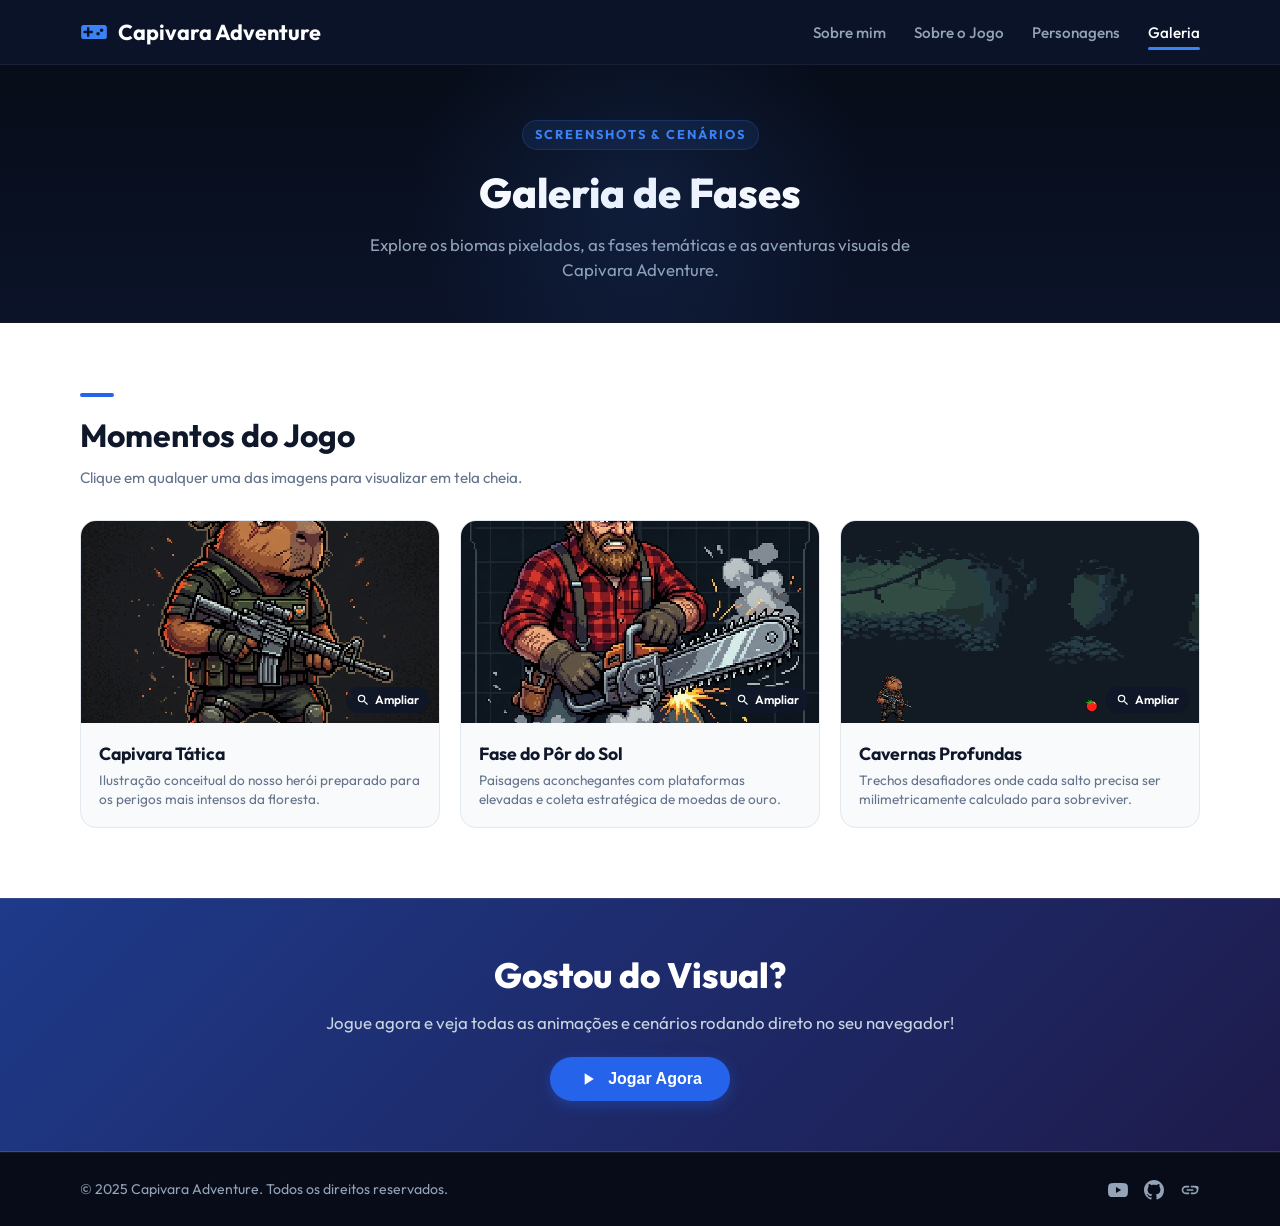
==== galeria.html @ 872c0466 "Atualiza versão do site do jogo Co-authored-by: Copilot <223556219+Copilot@users.noreply.github.com>" ====
<!DOCTYPE html>
<html lang="pt-BR">
<head>
  <meta charset="UTF-8">
  <meta name="viewport" content="width=device-width, initial-scale=1.0">
  <title>Galeria de Imagens - Capivara Adventure</title>
  <meta name="description" content="Veja as capturas de tela, cenários e arte em pixel art do jogo Capivara Adventure.">
  <link rel="preconnect" href="https://fonts.googleapis.com">
  <link rel="preconnect" href="https://fonts.gstatic.com" crossorigin>
  <link href="https://fonts.googleapis.com/css2?family=Outfit:wght@400;500;600;700;800&display=swap" rel="stylesheet">
  <link rel="stylesheet" href="style.css">
</head>
<body>

  <!-- Header / Navbar -->
  <header class="navbar" id="topo">
    <div class="container nav-content">
      <a href="index.html" class="logo" id="logoLink">
        <svg class="logo-icon" viewBox="0 0 24 24" fill="currentColor">
          <path d="M21 6H3c-1.1 0-2 .9-2 2v8c0 1.1.9 2 2 2h18c1.1 0 2-.9 2-2V8c0-1.1-.9-2-2-2zm-10 7H8v3H6v-3H3v-2h3V8h2v3h3v2zm4.5 2c-.83 0-1.5-.67-1.5-1.5s.67-1.5 1.5-1.5 1.5.67 1.5 1.5-.67 1.5-1.5 1.5zm3-3c-.83 0-1.5-.67-1.5-1.5S17.67 9 18.5 9s1.5.67 1.5 1.5-.67 1.5-1.5 1.5z"/>
        </svg>
        <span>Capivara Adventure</span>
      </a>
      <nav aria-label="Navegação Principal">
        <ul class="nav-links">
          <li><a href="index.html" class="nav-link" id="navSobreMim">Sobre mim</a></li>
          <li><a href="sobre.html" class="nav-link" id="navSobre">Sobre o Jogo</a></li>
          <li><a href="personagens.html" class="nav-link" id="navPersonagens">Personagens</a></li>
          <li><a href="galeria.html" class="nav-link active" id="navGaleria">Galeria</a></li>
        </ul>
      </nav>
    </div>
  </header>

  <!-- Banner do Cabeçalho da Página -->
  <div class="page-header">
    <div class="container">
      <span class="kicker">SCREENSHOTS & CENÁRIOS</span>
      <h1 class="page-header-title">Galeria de Fases</h1>
      <p class="page-header-desc">Explore os biomas pixelados, as fases temáticas e as aventuras visuais de Capivara Adventure.</p>
    </div>
  </div>

  <!-- Conteúdo Principal da Galeria -->
  <main class="section section-light">
    <div class="container">
      <div class="dash-indicator"></div>
      <h2 class="section-title">Momentos do Jogo</h2>
      <p class="section-subtitle-light">Clique em qualquer uma das imagens para visualizar em tela cheia.</p>

      <div class="gallery-grid">
        <!-- Item 1: Capivara Tática -->
        <div class="gallery-card">
          <div class="gallery-thumb-wrap gallery-zoom-trigger" data-full="assets/capivara_tatica.png" data-caption="Capivara Tática: Pronta para a Missão">
            <img src="assets/capivara_tatica.png" alt="Capivara Tática em ação" class="gallery-img">
            <div class="gallery-overlay-badge">
              <svg viewBox="0 0 24 24" width="14" height="14" fill="currentColor">
                <path d="M15.5 14h-.79l-.28-.27A6.471 6.471 0 0 0 16 9.5 6.5 6.5 0 1 0 9.5 16c1.61 0 3.09-.59 4.23-1.57l.27.28v.79l5 4.99L20.49 19l-4.99-5zm-6 0C7.01 14 5 11.99 5 9.5S7.01 5 9.5 5 14 7.01 14 9.5 11.99 14 9.5 14z"/>
              </svg>
              Ampliar
            </div>
          </div>
          <div class="gallery-card-body">
            <h3>Capivara Tática</h3>
            <p>Ilustração conceitual do nosso herói preparado para os perigos mais intensos da floresta.</p>
          </div>
        </div>

        <!-- Item 2: Fase do Pôr do Sol -->
        <div class="gallery-card">
          <div class="gallery-thumb-wrap gallery-zoom-trigger" data-full="assets/ce8fdaa9-8aa1-4d5a-a9f3-c74450c4b2e8.jpeg" data-caption="Fase do Pôr do Sol: Colinas Douradas">
            <img src="assets/ce8fdaa9-8aa1-4d5a-a9f3-c74450c4b2e8.jpeg" alt="Fase do Pôr do Sol" class="gallery-img">
            <div class="gallery-overlay-badge">
              <svg viewBox="0 0 24 24" width="14" height="14" fill="currentColor">
                <path d="M15.5 14h-.79l-.28-.27A6.471 6.471 0 0 0 16 9.5 6.5 6.5 0 1 0 9.5 16c1.61 0 3.09-.59 4.23-1.57l.27.28v.79l5 4.99L20.49 19l-4.99-5zm-6 0C7.01 14 5 11.99 5 9.5S7.01 5 9.5 5 14 7.01 14 9.5 11.99 14 9.5 14z"/>
              </svg>
              Ampliar
            </div>
          </div>
          <div class="gallery-card-body">
            <h3>Fase do Pôr do Sol</h3>
            <p>Paisagens aconchegantes com plataformas elevadas e coleta estratégica de moedas de ouro.</p>
          </div>
        </div>

        <!-- Item 3: Caverna Noturna / Gameplay -->
        <div class="gallery-card">
          <div class="gallery-thumb-wrap gallery-zoom-trigger" data-full="assets/Captura de tela 2026-10-22 165554.png" data-caption="Cavernas Secretas: Gameplay em Alta Tensão">
            <img src="assets/Captura de tela 2026-10-22 165554.png" alt="Fase da Caverna Noturna" class="gallery-img">
            <div class="gallery-overlay-badge">
              <svg viewBox="0 0 24 24" width="14" height="14" fill="currentColor">
                <path d="M15.5 14h-.79l-.28-.27A6.471 6.471 0 0 0 16 9.5 6.5 6.5 0 1 0 9.5 16c1.61 0 3.09-.59 4.23-1.57l.27.28v.79l5 4.99L20.49 19l-4.99-5zm-6 0C7.01 14 5 11.99 5 9.5S7.01 5 9.5 5 14 7.01 14 9.5 11.99 14 9.5 14z"/>
              </svg>
              Ampliar
            </div>
          </div>
          <div class="gallery-card-body">
            <h3>Cavernas Profundas</h3>
            <p>Trechos desafiadores onde cada salto precisa ser milimetricamente calculado para sobreviver.</p>
          </div>
        </div>
      </div>
    </div>
  </main>

  <!-- Modal Lightbox para Ampliar Imagens -->
  <div class="lightbox-modal" id="lightboxModal" role="dialog" aria-modal="true" aria-label="Visualizador de Imagem">
    <button class="lightbox-close" id="lightboxClose" aria-label="Fechar visualização">&times;</button>
    <div class="lightbox-content">
      <img src="" alt="Imagem ampliada" class="lightbox-img" id="lightboxImg">
      <p class="lightbox-caption" id="lightboxCaption"></p>
    </div>
  </div>

  <!-- CTA Banner -->
  <section class="cta-section">
    <div class="container cta-content">
      <h2 class="cta-title">Gostou do Visual?</h2>
      <p class="cta-text">Jogue agora e veja todas as animações e cenários rodando direto no seu navegador!</p>
      <button class="btn-play" id="btnJogarGaleria" type="button" onclick="window.location.href='game/indexx.html'">
        <svg viewBox="0 0 24 24" fill="currentColor" width="20" height="20">
          <path d="M8 5v14l11-7z"/>
        </svg>
        Jogar Agora
      </button>
    </div>
  </section>

  <!-- Footer -->
  <footer class="footer">
    <div class="container footer-content">
      <p class="footer-copy">© 2025 Capivara Adventure. Todos os direitos reservados.</p>
      <div class="footer-socials">
        <a href="#" aria-label="YouTube">
          <svg viewBox="0 0 24 24" width="20" height="20" fill="currentColor">
            <path d="M23.498 6.186a3.016 3.016 0 0 0-2.122-2.136C19.505 3.545 12 3.545 12 3.545s-7.505 0-9.377.505A3.017 3.017 0 0 0 .502 6.186C0 8.07 0 12 0 12s0 3.93.502 5.814a3.016 3.016 0 0 0 2.122 2.136c1.871.505 9.376.505 9.376.505s7.505 0 9.377-.505a3.015 3.015 0 0 0 2.122-2.136C24 15.93 24 12 24 12s0-3.93-.502-5.814zM9.545 15.568V8.432L15.818 12l-6.273 3.568z"/>
          </svg>
        </a>
        <a href="#" aria-label="GitHub">
          <svg viewBox="0 0 24 24" width="20" height="20" fill="currentColor">
            <path d="M12 0C5.37 0 0 5.37 0 12c0 5.31 3.435 9.795 8.205 11.385.6.105.825-.255.825-.57 0-.285-.015-1.23-.015-2.235-3.015.555-3.795-.735-4.035-1.41-.135-.345-.72-1.41-1.23-1.695-.42-.225-1.02-.78-.015-.795.945-.015 1.62.87 1.845 1.23 1.08 1.815 2.805 1.305 3.495.99.105-.78.42-1.305.765-1.605-2.67-.3-5.46-1.335-5.46-5.925 0-1.305.465-2.385 1.23-3.225-.12-.3-.54-1.53.12-3.18 0 0 1.005-.315 3.3 1.23.96-.27 1.98-.405 3-.405s2.04.135 3 .405c2.295-1.56 3.3-1.23 3.3-1.23.66 1.65.24 2.88.12 3.18.765.84 1.23 1.905 1.23 3.225 0 4.605-2.805 5.625-5.475 5.925.435.375.81 1.095.81 2.22 0 1.605-.015 2.895-.015 3.3 0 .315.225.69.825.57A12.02 12.02 0 0 0 24 12c0-6.63-5.37-12-12-12z"/>
          </svg>
        </a>
        <a href="#" aria-label="Website">
          <svg viewBox="0 0 24 24" width="20" height="20" fill="currentColor">
            <path d="M3.9 12c0-1.71 1.39-3.1 3.1-3.1h4V7H7c-2.76 0-5 2.24-5 5s2.24 5 5 5h4v-1.9H7c-1.71 0-3.1-1.39-3.1-3.1zM8 13h8v-2H8v2zm9-6h-4v1.9h4c1.71 0 3.1 1.39 3.1 3.1s-1.39 3.1-3.1 3.1h-4V17h4c2.76 0 5-2.24 5-5s2.24-5-5-5z"/>
          </svg>
        </a>
      </div>
    </div>
  </footer>

  <script src="script.js"></script>
</body>
</html>
---- style.css ----
/* ===================================================
   Capivara Adventure - Estilos Principais Otimizados
   =================================================== */

:root {
  --bg-dark: #0b1329;
  --bg-darker: #070c18;
  --bg-card-dark: #131d36;
  --border-dark: #1e2d4d;
  --bg-light: #ffffff;
  --bg-card-light: #f8fafc;
  --border-light: #e2e8f0;
  --primary-blue: #2563eb;
  --primary-blue-hover: #1d4ed8;
  --accent-blue: #3b82f6;
  --text-dark: #0f172a;
  --text-muted: #64748b;
  --text-light-muted: #94a3b8;
  --radius-lg: 16px;
  --radius-md: 12px;
  --radius-full: 9999px;
  --font-family: 'Outfit', -apple-system, BlinkMacSystemFont, sans-serif;
}

* {
  margin: 0;
  padding: 0;
  box-sizing: border-box;
}

html {
  scroll-behavior: smooth;
}

html, body {
  font-family: var(--font-family);
  background-color: var(--bg-dark);
  color: #ffffff;
  line-height: 1.5;
  overflow-x: hidden;
}

.container {
  width: 90%;
  max-width: 1120px;
  margin: 0 auto;
}

/* ---------------- Header & Navbar ---------------- */
.navbar {
  position: sticky;
  top: 0;
  z-index: 100;
  background-color: var(--bg-dark);
  border-bottom: 1px solid rgba(255, 255, 255, 0.06);
  padding: 16px 0;
}

.nav-content {
  display: flex;
  align-items: center;
  justify-content: space-between;
}

.logo {
  display: flex;
  align-items: center;
  gap: 10px;
  text-decoration: none;
  color: #ffffff;
  font-weight: 700;
  font-size: 1.35rem;
}

.logo-icon {
  width: 28px;
  height: 28px;
  color: var(--accent-blue);
}

.nav-links {
  display: flex;
  list-style: none;
  gap: 28px;
}

.nav-link {
  text-decoration: none;
  color: var(--text-light-muted);
  font-size: 0.95rem;
  font-weight: 500;
  position: relative;
  padding-bottom: 4px;
  transition: color 0.2s;
}

.nav-link:hover,
.nav-link.active {
  color: #ffffff;
}

.nav-link.active::after {
  content: '';
  position: absolute;
  bottom: -4px;
  left: 0;
  width: 100%;
  height: 3px;
  background-color: var(--accent-blue);
  border-radius: 2px;
}

/* ---------------- Cabeçalho das Páginas Internas ---------------- */
.page-header {
  background: linear-gradient(180deg, var(--bg-darker) 0%, var(--bg-dark) 100%);
  padding: 55px 0 40px;
  border-bottom: 1px solid rgba(255, 255, 255, 0.06);
  text-align: center;
  position: relative;
  overflow: hidden;
}

.page-header::before {
  content: '';
  position: absolute;
  top: 0;
  left: 50%;
  transform: translateX(-50%);
  width: 600px;
  height: 100%;
  background: radial-gradient(circle, rgba(59, 130, 246, 0.12) 0%, transparent 70%);
  pointer-events: none;
}

.page-header .kicker {
  display: inline-block;
  font-size: 0.8rem;
  font-weight: 700;
  letter-spacing: 2px;
  color: var(--accent-blue);
  background: rgba(59, 130, 246, 0.1);
  padding: 4px 12px;
  border-radius: var(--radius-full);
  border: 1px solid rgba(59, 130, 246, 0.2);
  margin-bottom: 12px;
}

.page-header-title {
  font-size: 2.6rem;
  font-weight: 800;
  color: #ffffff;
  margin-bottom: 8px;
}

.page-header-desc {
  color: var(--text-light-muted);
  font-size: 1.05rem;
  max-width: 580px;
  margin: 0 auto;
}

/* ---------------- Hero Section (Home) ---------------- */
.hero {
  background-color: var(--bg-dark);
  padding: 50px 0 65px;
}

.hero-grid {
  display: grid;
  grid-template-columns: 1fr 1.15fr;
  align-items: center;
  gap: 48px;
}

.kicker {
  display: block;
  font-size: 0.78rem;
  font-weight: 700;
  letter-spacing: 2px;
  color: var(--text-light-muted);
  margin-bottom: 12px;
}

.hero-title {
  font-size: 3.5rem;
  font-weight: 800;
  line-height: 1.1;
  color: #ffffff;
  margin-bottom: 18px;
}

.hero-title .highlight {
  color: var(--accent-blue);
}

.hero-desc {
  font-size: 1.05rem;
  color: #cbd5e1;
  line-height: 1.6;
  margin-bottom: 26px;
  max-width: 440px;
}

.hero-buttons {
  display: flex;
  gap: 14px;
  flex-wrap: wrap;
  align-items: center;
}

.btn-play {
  display: inline-flex;
  align-items: center;
  gap: 10px;
  background-color: var(--primary-blue);
  color: #ffffff;
  border: none;
  border-radius: var(--radius-full);
  padding: 12px 28px;
  font-size: 1rem;
  font-weight: 700;
  cursor: pointer;
  box-shadow: 0 4px 14px rgba(37, 99, 235, 0.35);
  transition: all 0.2s;
}

.btn-play:hover {
  background-color: var(--primary-blue-hover);
  transform: translateY(-2px);
  box-shadow: 0 6px 20px rgba(37, 99, 235, 0.45);
}

.btn-outline {
  display: inline-flex;
  align-items: center;
  gap: 8px;
  background: transparent;
  color: #ffffff;
  border: 1px solid rgba(255, 255, 255, 0.2);
  border-radius: var(--radius-full);
  padding: 12px 24px;
  font-size: 0.95rem;
  font-weight: 600;
  text-decoration: none;
  cursor: pointer;
  transition: all 0.2s;
}

.btn-outline:hover {
  border-color: var(--accent-blue);
  background: rgba(59, 130, 246, 0.1);
  transform: translateY(-2px);
}

.hero-preview {
  border-radius: var(--radius-lg);
  overflow: hidden;
  box-shadow: 0 20px 40px rgba(0, 0, 0, 0.45);
}

.pixel-art-img {
  width: 100%;
  height: auto;
  display: block;
  image-rendering: pixelated;
}

/* ---------------- Seções Globais ---------------- */
.section {
  padding: 70px 0;
}

.section-light {
  background-color: var(--bg-light);
  color: var(--text-dark);
}

.section-dark {
  background-color: var(--bg-dark);
  color: #ffffff;
}

.dash-indicator {
  width: 34px;
  height: 4px;
  background-color: var(--primary-blue);
  border-radius: 2px;
  margin-bottom: 14px;
}

.section-title {
  font-size: 2rem;
  font-weight: 700;
  margin-bottom: 8px;
}

.section-title.text-white {
  color: #ffffff;
}

.section-text {
  color: var(--text-muted);
  line-height: 1.6;
  font-size: 0.98rem;
  margin-bottom: 24px;
}

.section-subtitle,
.section-subtitle-light {
  font-size: 0.95rem;
  margin-bottom: 30px;
}

.section-subtitle {
  color: var(--text-light-muted);
}

.section-subtitle-light {
  color: var(--text-muted);
}

/* ---------------- Cards da Home (Explore) ---------------- */
.explore-grid {
  display: grid;
  grid-template-columns: repeat(3, 1fr);
  gap: 24px;
  margin-top: 20px;
}

.explore-card {
  background: var(--bg-card-dark);
  border: 1px solid var(--border-dark);
  border-radius: var(--radius-lg);
  padding: 26px;
  display: flex;
  flex-direction: column;
  justify-content: space-between;
  text-decoration: none;
  color: inherit;
  transition: all 0.25s;
}

.explore-card:hover {
  transform: translateY(-4px);
  border-color: rgba(59, 130, 246, 0.5);
  box-shadow: 0 12px 30px rgba(0, 0, 0, 0.4);
}

.explore-card-icon {
  width: 48px;
  height: 48px;
  border-radius: var(--radius-md);
  background: rgba(59, 130, 246, 0.15);
  color: var(--accent-blue);
  display: flex;
  align-items: center;
  justify-content: center;
  margin-bottom: 16px;
}

.explore-card h3 {
  font-size: 1.2rem;
  font-weight: 700;
  color: #ffffff;
  margin-bottom: 8px;
}

.explore-card p {
  color: var(--text-light-muted);
  font-size: 0.92rem;
  line-height: 1.5;
}

.btn-card-link {
  display: inline-flex;
  align-items: center;
  gap: 6px;
  color: var(--accent-blue);
  font-weight: 600;
  font-size: 0.95rem;
  margin-top: 16px;
  transition: all 0.2s;
}

.explore-card:hover .btn-card-link {
  color: #60a5fa;
  gap: 10px;
}

/* ---------------- Página Sobre Mim (Desenvolvedor) ---------------- */
.dev-hero {
  background: radial-gradient(circle at 80% 20%, rgba(16, 185, 129, 0.08) 0%, transparent 60%),
              radial-gradient(circle at 10% 80%, rgba(37, 99, 235, 0.08) 0%, transparent 60%),
              var(--bg-dark);
  padding: 55px 0 70px;
  position: relative;
}

.dev-hero-grid {
  display: grid;
  grid-template-columns: 1.25fr 0.95fr;
  align-items: center;
  gap: 48px;
}

.dev-kicker {
  display: inline-flex;
  align-items: center;
  gap: 8px;
  background: rgba(16, 185, 129, 0.12);
  border: 1px solid rgba(16, 185, 129, 0.3);
  color: #34d399;
  font-size: 0.78rem;
  font-weight: 700;
  letter-spacing: 1.2px;
  padding: 6px 14px;
  border-radius: var(--radius-full);
  margin-bottom: 16px;
  text-transform: uppercase;
}

.dev-name {
  font-size: 3.4rem;
  font-weight: 800;
  line-height: 1.1;
  color: #ffffff;
  margin-bottom: 12px;
}

.dev-role-badge {
  display: inline-block;
  color: #38bdf8;
  font-size: 1.15rem;
  font-weight: 600;
  margin-bottom: 18px;
  border-left: 3px solid #0284c7;
  padding-left: 12px;
}

.dev-bio {
  font-size: 1.05rem;
  color: #cbd5e1;
  line-height: 1.65;
  margin-bottom: 26px;
  max-width: 560px;
}

/* Moldura do Avatar / Foto de Perfil com temática Militar / Florestal */
.dev-avatar-card {
  background: linear-gradient(145deg, rgba(19, 29, 54, 0.92) 0%, rgba(11, 19, 41, 0.96) 100%);
  border: 1px solid rgba(16, 185, 129, 0.35);
  border-radius: var(--radius-lg);
  padding: 30px;
  box-shadow: 0 15px 35px rgba(0, 0, 0, 0.45), 0 0 25px rgba(16, 185, 129, 0.1);
  position: relative;
  text-align: center;
  backdrop-filter: blur(10px);
}

.dev-avatar-card::before {
  content: '';
  position: absolute;
  top: 10px;
  left: 10px;
  width: 14px;
  height: 14px;
  border-top: 2px solid #10b981;
  border-left: 2px solid #10b981;
}

.dev-avatar-card::after {
  content: '';
  position: absolute;
  bottom: 10px;
  right: 10px;
  width: 14px;
  height: 14px;
  border-bottom: 2px solid #10b981;
  border-right: 2px solid #10b981;
}

.dev-avatar-frame {
  width: 160px;
  height: 160px;
  margin: 0 auto 18px;
  border-radius: 50%;
  padding: 5px;
  background: linear-gradient(135deg, #10b981 0%, #2563eb 100%);
  box-shadow: 0 8px 24px rgba(16, 185, 129, 0.25);
  display: flex;
  align-items: center;
  justify-content: center;
}

.dev-avatar-inner {
  width: 100%;
  height: 100%;
  border-radius: 50%;
  background: radial-gradient(circle, #131d36 0%, #070c18 90%);
  display: flex;
  align-items: center;
  justify-content: center;
  overflow: hidden;
  color: #38bdf8;
}

.dev-avatar-inner img {
  width: 100%;
  height: 100%;
  object-fit: cover;
}

.dev-status-pill {
  display: inline-flex;
  align-items: center;
  gap: 8px;
  background: rgba(16, 185, 129, 0.1);
  border: 1px solid rgba(16, 185, 129, 0.25);
  color: #a7f3d0;
  font-size: 0.82rem;
  font-weight: 500;
  padding: 6px 14px;
  border-radius: var(--radius-full);
  margin-top: 6px;
}

.status-dot {
  width: 8px;
  height: 8px;
  background-color: #10b981;
  border-radius: 50%;
  box-shadow: 0 0 8px #10b981;
  animation: pulse-dot 2s infinite;
}

@keyframes pulse-dot {
  0%, 100% { opacity: 1; transform: scale(1); }
  50% { opacity: 0.5; transform: scale(0.85); }
}

.dev-tags-row {
  display: flex;
  justify-content: center;
  gap: 8px;
  flex-wrap: wrap;
  margin-top: 18px;
}

.dev-tag {
  background: rgba(255, 255, 255, 0.05);
  border: 1px solid rgba(255, 255, 255, 0.08);
  color: #cbd5e1;
  font-size: 0.78rem;
  font-weight: 600;
  padding: 4px 10px;
  border-radius: 6px;
}

/* Cartões da Seção Sobre Mim */
.about-cards-grid {
  display: grid;
  grid-template-columns: repeat(3, 1fr);
  gap: 24px;
  margin-top: 24px;
}

.about-card {
  background: var(--bg-card-dark);
  border: 1px solid var(--border-dark);
  border-radius: var(--radius-lg);
  padding: 28px;
  transition: all 0.25s ease;
  position: relative;
  overflow: hidden;
}

.about-card:hover {
  transform: translateY(-4px);
  border-color: rgba(16, 185, 129, 0.45);
  box-shadow: 0 12px 30px rgba(0, 0, 0, 0.35);
}

.about-card-icon {
  width: 48px;
  height: 48px;
  border-radius: var(--radius-md);
  display: flex;
  align-items: center;
  justify-content: center;
  margin-bottom: 18px;
}

.about-card-icon.icon-green-trans {
  background: rgba(16, 185, 129, 0.15);
  color: #34d399;
}

.about-card-icon.icon-blue-trans {
  background: rgba(59, 130, 246, 0.15);
  color: #60a5fa;
}

.about-card-icon.icon-amber-trans {
  background: rgba(245, 158, 11, 0.15);
  color: #fbbf24;
}

.about-card h3 {
  font-size: 1.2rem;
  font-weight: 700;
  color: #ffffff;
  margin-bottom: 10px;
}

.about-card p {
  color: #cbd5e1;
  font-size: 0.94rem;
  line-height: 1.6;
}

/* Seção Por Que Criei Este Jogo */
.why-game-grid {
  display: grid;
  grid-template-columns: 1.15fr 0.85fr;
  gap: 40px;
  align-items: center;
  margin-top: 24px;
}

.why-features-list {
  display: flex;
  flex-direction: column;
  gap: 16px;
}

.why-feature-item {
  background: rgba(255, 255, 255, 0.03);
  border: 1px solid rgba(255, 255, 255, 0.06);
  border-left: 3px solid #10b981;
  border-radius: var(--radius-md);
  padding: 18px 20px;
  transition: all 0.2s;
}

.why-feature-item:hover {
  background: rgba(16, 185, 129, 0.06);
  border-color: rgba(16, 185, 129, 0.35);
  transform: translateX(4px);
}

.why-feature-item h4 {
  color: #ffffff;
  font-size: 1.05rem;
  font-weight: 700;
  margin-bottom: 4px;
}

.why-feature-item p {
  color: #cbd5e1;
  font-size: 0.9rem;
  line-height: 1.5;
}

/* Seção Linha do Tempo / Jornada */
.timeline-grid {
  display: grid;
  grid-template-columns: repeat(4, 1fr);
  gap: 20px;
  margin-top: 30px;
}

.timeline-step-card {
  background: var(--bg-card-dark);
  border: 1px solid var(--border-dark);
  border-radius: var(--radius-lg);
  padding: 24px 20px;
  position: relative;
  transition: all 0.25s;
}

.timeline-step-card:hover {
  transform: translateY(-4px);
  border-color: rgba(59, 130, 246, 0.5);
  box-shadow: 0 10px 25px rgba(0, 0, 0, 0.3);
}

.step-num {
  display: inline-block;
  font-size: 0.75rem;
  font-weight: 800;
  letter-spacing: 1px;
  color: #38bdf8;
  background: rgba(56, 189, 248, 0.1);
  border: 1px solid rgba(56, 189, 248, 0.25);
  padding: 3px 10px;
  border-radius: var(--radius-full);
  margin-bottom: 14px;
}

.timeline-step-card h3 {
  font-size: 1.1rem;
  font-weight: 700;
  color: #ffffff;
  margin-bottom: 8px;
}

.timeline-step-card p {
  color: #cbd5e1;
  font-size: 0.88rem;
  line-height: 1.55;
}

/* Seção Conecte-se Comigo (Redes e Contatos) */
.contact-cards-grid {
  display: grid;
  grid-template-columns: repeat(auto-fit, minmax(200px, 1fr));
  gap: 18px;
  margin-top: 24px;
}

.contact-card-btn {
  display: flex;
  align-items: center;
  gap: 16px;
  background: var(--bg-card-dark);
  border: 1px solid var(--border-dark);
  border-radius: var(--radius-md);
  padding: 18px 20px;
  text-decoration: none;
  color: inherit;
  transition: all 0.25s ease;
}

.contact-card-btn:hover {
  transform: translateY(-3px);
  border-color: var(--accent-blue);
  background: rgba(30, 58, 138, 0.25);
  box-shadow: 0 8px 20px rgba(0, 0, 0, 0.3);
}

.contact-icon-box {
  width: 44px;
  height: 44px;
  border-radius: 10px;
  display: flex;
  align-items: center;
  justify-content: center;
  flex-shrink: 0;
  transition: transform 0.2s;
}

.contact-card-btn:hover .contact-icon-box {
  transform: scale(1.08);
}

.icon-ig { background: rgba(225, 48, 108, 0.15); color: #f43f5e; }
.icon-x { background: rgba(255, 255, 255, 0.1); color: #ffffff; }
.icon-gh { background: rgba(255, 255, 255, 0.1); color: #e2e8f0; }
.icon-wa { background: rgba(37, 211, 102, 0.15); color: #22c55e; }
.icon-mail { background: rgba(59, 130, 246, 0.15); color: #60a5fa; }

.contact-details h4 {
  font-size: 1rem;
  font-weight: 700;
  color: #ffffff;
  margin-bottom: 2px;
}

.contact-details span {
  font-size: 0.8rem;
  color: #94a3b8;
}

/* ---------------- Página Sobre & Controles ---------------- */
.sobre-grid {
  display: grid;
  grid-template-columns: 1fr 1.6fr;
  gap: 48px;
  align-items: center;
}

.badge-tag {
  display: inline-flex;
  align-items: center;
  gap: 8px;
  background-color: #eff6ff;
  border: 1px solid #bfdbfe;
  color: var(--primary-blue);
  font-size: 0.88rem;
  font-weight: 600;
  padding: 9px 18px;
  border-radius: var(--radius-full);
  transition: all 0.2s;
}

.badge-tag:hover {
  background-color: #dbeafe;
}

.cards-grid {
  display: grid;
  grid-template-columns: repeat(3, 1fr);
  gap: 18px;
}

.feature-card {
  background-color: var(--bg-card-light);
  border: 1px solid var(--border-light);
  border-radius: var(--radius-lg);
  padding: 26px 16px;
  text-align: center;
  transition: all 0.2s;
}

.feature-card:hover {
  transform: translateY(-4px);
  box-shadow: 0 10px 25px rgba(0, 0, 0, 0.05);
}

.icon-circle {
  width: 50px;
  height: 50px;
  border-radius: 50%;
  display: flex;
  align-items: center;
  justify-content: center;
  margin: 0 auto 14px;
  color: #ffffff;
}

.icon-blue { background-color: #3b82f6; }
.icon-purple { background-color: #a855f7; }
.icon-green { background-color: #10b981; }

.feature-card h3 {
  font-size: 1.05rem;
  font-weight: 700;
  color: var(--text-dark);
  margin-bottom: 6px;
}

.feature-card p {
  font-size: 0.85rem;
  color: var(--text-muted);
  line-height: 1.4;
}

.controls-box {
  background: #0f172a;
  border: 1px solid var(--border-dark);
  border-radius: var(--radius-lg);
  padding: 26px;
  margin-top: 36px;
  color: #ffffff;
}

.controls-grid {
  display: grid;
  grid-template-columns: repeat(auto-fit, minmax(200px, 1fr));
  gap: 16px;
  margin-top: 16px;
}

.control-item {
  display: flex;
  align-items: center;
  gap: 10px;
  background: rgba(255, 255, 255, 0.03);
  padding: 12px 16px;
  border-radius: var(--radius-md);
  border: 1px solid rgba(255, 255, 255, 0.06);
}

.key-badge {
  display: inline-block;
  background: #1e293b;
  border: 1px solid #334155;
  border-bottom-width: 3px;
  color: #f8fafc;
  font-family: monospace;
  font-size: 0.9rem;
  font-weight: 700;
  padding: 4px 10px;
  border-radius: 6px;
}

/* ---------------- Página Personagens ---------------- */
.characters-layout {
  display: grid;
  grid-template-columns: 1.25fr 1fr;
  gap: 36px;
  align-items: start;
}

.character-card-detailed {
  background: var(--bg-card-dark);
  border: 1px solid var(--border-dark);
  border-radius: var(--radius-lg);
  padding: 28px;
  box-shadow: 0 10px 30px rgba(0, 0, 0, 0.3);
}

.character-hero-header {
  display: flex;
  gap: 20px;
  align-items: center;
  margin-bottom: 20px;
}

.avatar-box-lg {
  width: 96px;
  height: 96px;
  background: radial-gradient(circle, #1e3a8a 0%, #070c18 80%);
  border: 2px solid var(--accent-blue);
  border-radius: var(--radius-lg);
  display: flex;
  align-items: center;
  justify-content: center;
  flex-shrink: 0;
}

.avatar-box-lg img {
  width: 85%;
  height: 85%;
  object-fit: contain;
  image-rendering: pixelated;
}

.character-role {
  color: #38bdf8;
  font-size: 0.85rem;
  font-weight: 600;
}

.character-name {
  font-size: 1.8rem;
  font-weight: 700;
  color: #ffffff;
}

.stats-list {
  margin-top: 20px;
  display: flex;
  flex-direction: column;
  gap: 12px;
}

.stat-row {
  display: flex;
  flex-direction: column;
  gap: 5px;
}

.stat-label-wrap {
  display: flex;
  justify-content: space-between;
  font-size: 0.88rem;
  color: #cbd5e1;
  font-weight: 600;
}

.stat-bar {
  width: 100%;
  height: 8px;
  background: #1e293b;
  border-radius: var(--radius-full);
  overflow: hidden;
}

.stat-fill {
  height: 100%;
  border-radius: var(--radius-full);
  background: linear-gradient(90deg, var(--primary-blue), var(--accent-blue));
}

.items-grid {
  display: grid;
  grid-template-columns: 1fr;
  gap: 14px;
}

.item-card {
  background: var(--bg-card-dark);
  border: 1px solid var(--border-dark);
  border-radius: var(--radius-md);
  padding: 16px;
  display: flex;
  align-items: center;
  gap: 14px;
}

.item-icon-box {
  width: 44px;
  height: 44px;
  background: rgba(255, 255, 255, 0.05);
  border-radius: var(--radius-md);
  display: flex;
  align-items: center;
  justify-content: center;
  color: #f59e0b;
  flex-shrink: 0;
}

.item-info h4 {
  color: #ffffff;
  font-size: 0.95rem;
  margin-bottom: 2px;
}

.item-info p {
  color: var(--text-light-muted);
  font-size: 0.85rem;
  line-height: 1.4;
}

/* ---------------- Página Galeria & Lightbox ---------------- */
.gallery-grid {
  display: grid;
  grid-template-columns: repeat(3, 1fr);
  gap: 20px;
}

.gallery-card {
  background: var(--bg-card-light);
  border: 1px solid var(--border-light);
  border-radius: var(--radius-lg);
  overflow: hidden;
  transition: all 0.25s;
  display: flex;
  flex-direction: column;
}

.gallery-card:hover {
  transform: translateY(-4px);
  box-shadow: 0 12px 25px rgba(0, 0, 0, 0.08);
}

.gallery-thumb-wrap {
  position: relative;
  cursor: pointer;
  overflow: hidden;
  background: #0f172a;
  aspect-ratio: 16 / 9;
}

.gallery-img {
  width: 100%;
  height: 100%;
  object-fit: cover;
  display: block;
  image-rendering: pixelated;
  transition: transform 0.3s;
}

.gallery-thumb-wrap:hover .gallery-img {
  transform: scale(1.05);
}

.gallery-overlay-badge {
  position: absolute;
  bottom: 10px;
  right: 10px;
  background: rgba(15, 23, 42, 0.85);
  backdrop-filter: blur(4px);
  color: #ffffff;
  padding: 4px 10px;
  border-radius: var(--radius-full);
  font-size: 0.75rem;
  font-weight: 600;
  display: flex;
  align-items: center;
  gap: 5px;
}

.gallery-card-body {
  padding: 18px;
}

.gallery-card-body h3 {
  font-size: 1.1rem;
  font-weight: 700;
  color: var(--text-dark);
  margin-bottom: 4px;
}

.gallery-card-body p {
  color: var(--text-muted);
  font-size: 0.85rem;
  line-height: 1.4;
}

.lightbox-modal {
  position: fixed;
  inset: 0;
  background: rgba(4, 7, 18, 0.92);
  backdrop-filter: blur(8px);
  z-index: 1000;
  display: flex;
  flex-direction: column;
  align-items: center;
  justify-content: center;
  opacity: 0;
  visibility: hidden;
  transition: all 0.25s;
  padding: 20px;
}

.lightbox-modal.open {
  opacity: 1;
  visibility: visible;
}

.lightbox-content {
  max-width: 900px;
  max-height: 80vh;
  position: relative;
  text-align: center;
}

.lightbox-img {
  max-width: 100%;
  max-height: 75vh;
  border-radius: var(--radius-md);
  box-shadow: 0 20px 50px rgba(0, 0, 0, 0.8);
  image-rendering: pixelated;
  border: 1px solid rgba(255, 255, 255, 0.1);
}

.lightbox-caption {
  color: #f1f5f9;
  margin-top: 10px;
  font-size: 1rem;
  font-weight: 600;
}

.lightbox-close {
  position: absolute;
  top: 20px;
  right: 24px;
  background: rgba(255, 255, 255, 0.1);
  border: 1px solid rgba(255, 255, 255, 0.15);
  color: #ffffff;
  width: 42px;
  height: 42px;
  border-radius: 50%;
  font-size: 1.5rem;
  display: flex;
  align-items: center;
  justify-content: center;
  cursor: pointer;
  transition: all 0.2s;
}

.lightbox-close:hover {
  background: rgba(255, 255, 255, 0.25);
  transform: scale(1.08);
}

/* ---------------- CTA Banner ---------------- */
.cta-section {
  background: linear-gradient(135deg, #1e3a8a 0%, #1e1b4b 100%);
  border-top: 1px solid rgba(255, 255, 255, 0.1);
  border-bottom: 1px solid rgba(255, 255, 255, 0.1);
  padding: 50px 0;
  text-align: center;
}

.cta-content {
  max-width: 650px;
  margin: 0 auto;
}

.cta-title {
  font-size: 2.2rem;
  font-weight: 800;
  color: #ffffff;
  margin-bottom: 8px;
}

.cta-text {
  color: #cbd5e1;
  font-size: 1.05rem;
  margin-bottom: 22px;
}

/* ---------------- Footer ---------------- */
.footer {
  background-color: var(--bg-darker);
  border-top: 1px solid rgba(255, 255, 255, 0.05);
  padding: 26px 0;
}

.footer-content {
  display: flex;
  align-items: center;
  justify-content: space-between;
}

.footer-copy {
  color: var(--text-light-muted);
  font-size: 0.88rem;
}

.footer-socials {
  display: flex;
  gap: 16px;
}

.footer-socials a {
  color: var(--text-light-muted);
  display: flex;
  align-items: center;
  transition: all 0.2s;
}

.footer-socials a:hover {
  color: #ffffff;
  transform: translateY(-2px);
}

/* ---------------- Responsividade Unificada ---------------- */
@media (max-width: 900px) {
  .hero-grid,
  .dev-hero-grid,
  .sobre-grid,
  .why-game-grid,
  .about-cards-grid,
  .timeline-grid,
  .explore-grid,
  .characters-layout,
  .cards-grid,
  .gallery-grid {
    grid-template-columns: 1fr;
  }

  .hero-grid,
  .dev-hero-grid,
  .sobre-grid,
  .why-game-grid {
    gap: 32px;
  }

  .hero-title,
  .dev-name {
    font-size: 2.5rem;
  }

  .nav-links {
    gap: 16px;
  }

  .footer-content {
    flex-direction: column;
    gap: 14px;
    text-align: center;
  }
}
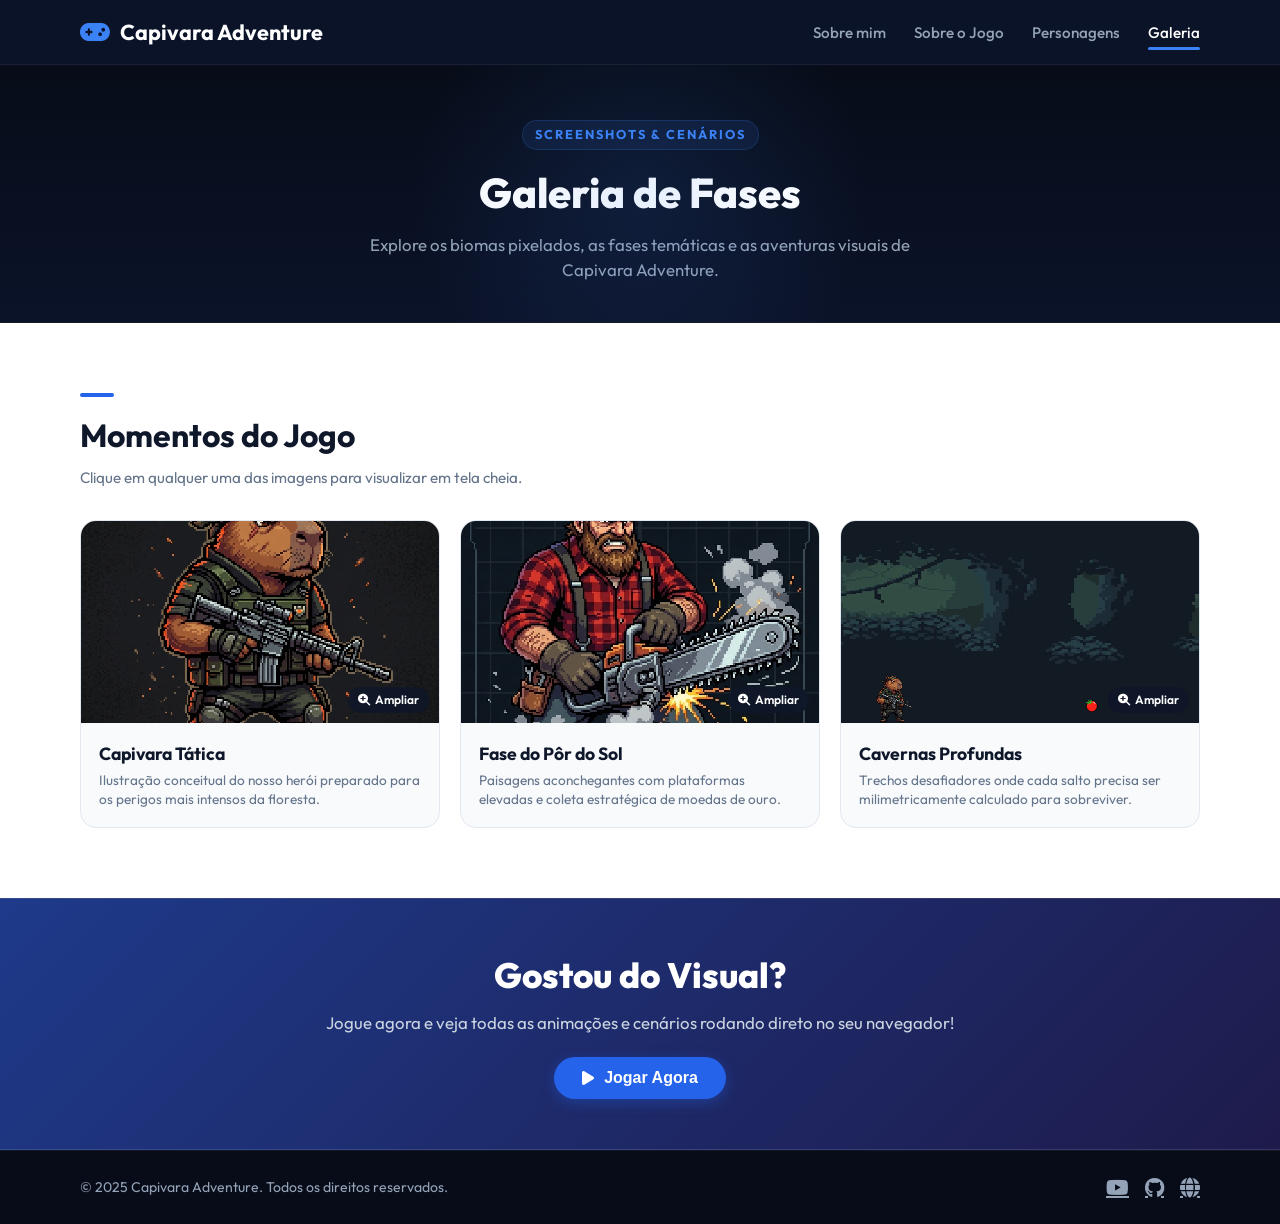
==== commit db75de8e: "Atualiza ícones e visual do site Co-authored-by: Copilot <223556219+Copilot@users.noreply.github.com" ====
--- a/galeria.html
+++ b/galeria.html
@@ -8,6 +8,7 @@
   <link rel="preconnect" href="https://fonts.googleapis.com">
   <link rel="preconnect" href="https://fonts.gstatic.com" crossorigin>
   <link href="https://fonts.googleapis.com/css2?family=Outfit:wght@400;500;600;700;800&display=swap" rel="stylesheet">
+  <link rel="stylesheet" href="https://cdnjs.cloudflare.com/ajax/libs/font-awesome/6.5.1/css/all.min.css">
   <link rel="stylesheet" href="style.css">
 </head>
 <body>
@@ -16,9 +17,7 @@
   <header class="navbar" id="topo">
     <div class="container nav-content">
       <a href="index.html" class="logo" id="logoLink">
-        <svg class="logo-icon" viewBox="0 0 24 24" fill="currentColor">
-          <path d="M21 6H3c-1.1 0-2 .9-2 2v8c0 1.1.9 2 2 2h18c1.1 0 2-.9 2-2V8c0-1.1-.9-2-2-2zm-10 7H8v3H6v-3H3v-2h3V8h2v3h3v2zm4.5 2c-.83 0-1.5-.67-1.5-1.5s.67-1.5 1.5-1.5 1.5.67 1.5 1.5-.67 1.5-1.5 1.5zm3-3c-.83 0-1.5-.67-1.5-1.5S17.67 9 18.5 9s1.5.67 1.5 1.5-.67 1.5-1.5 1.5z"/>
-        </svg>
+        <i class="fa-solid fa-gamepad logo-icon"></i>
         <span>Capivara Adventure</span>
       </a>
       <nav aria-label="Navegação Principal">
@@ -54,9 +53,7 @@
           <div class="gallery-thumb-wrap gallery-zoom-trigger" data-full="assets/capivara_tatica.png" data-caption="Capivara Tática: Pronta para a Missão">
             <img src="assets/capivara_tatica.png" alt="Capivara Tática em ação" class="gallery-img">
             <div class="gallery-overlay-badge">
-              <svg viewBox="0 0 24 24" width="14" height="14" fill="currentColor">
-                <path d="M15.5 14h-.79l-.28-.27A6.471 6.471 0 0 0 16 9.5 6.5 6.5 0 1 0 9.5 16c1.61 0 3.09-.59 4.23-1.57l.27.28v.79l5 4.99L20.49 19l-4.99-5zm-6 0C7.01 14 5 11.99 5 9.5S7.01 5 9.5 5 14 7.01 14 9.5 11.99 14 9.5 14z"/>
-              </svg>
+              <i class="fa-solid fa-magnifying-glass-plus"></i>
               Ampliar
             </div>
           </div>
@@ -71,9 +68,7 @@
           <div class="gallery-thumb-wrap gallery-zoom-trigger" data-full="assets/ce8fdaa9-8aa1-4d5a-a9f3-c74450c4b2e8.jpeg" data-caption="Fase do Pôr do Sol: Colinas Douradas">
             <img src="assets/ce8fdaa9-8aa1-4d5a-a9f3-c74450c4b2e8.jpeg" alt="Fase do Pôr do Sol" class="gallery-img">
             <div class="gallery-overlay-badge">
-              <svg viewBox="0 0 24 24" width="14" height="14" fill="currentColor">
-                <path d="M15.5 14h-.79l-.28-.27A6.471 6.471 0 0 0 16 9.5 6.5 6.5 0 1 0 9.5 16c1.61 0 3.09-.59 4.23-1.57l.27.28v.79l5 4.99L20.49 19l-4.99-5zm-6 0C7.01 14 5 11.99 5 9.5S7.01 5 9.5 5 14 7.01 14 9.5 11.99 14 9.5 14z"/>
-              </svg>
+              <i class="fa-solid fa-magnifying-glass-plus"></i>
               Ampliar
             </div>
           </div>
@@ -88,9 +83,7 @@
           <div class="gallery-thumb-wrap gallery-zoom-trigger" data-full="assets/Captura de tela 2026-10-22 165554.png" data-caption="Cavernas Secretas: Gameplay em Alta Tensão">
             <img src="assets/Captura de tela 2026-10-22 165554.png" alt="Fase da Caverna Noturna" class="gallery-img">
             <div class="gallery-overlay-badge">
-              <svg viewBox="0 0 24 24" width="14" height="14" fill="currentColor">
-                <path d="M15.5 14h-.79l-.28-.27A6.471 6.471 0 0 0 16 9.5 6.5 6.5 0 1 0 9.5 16c1.61 0 3.09-.59 4.23-1.57l.27.28v.79l5 4.99L20.49 19l-4.99-5zm-6 0C7.01 14 5 11.99 5 9.5S7.01 5 9.5 5 14 7.01 14 9.5 11.99 14 9.5 14z"/>
-              </svg>
+              <i class="fa-solid fa-magnifying-glass-plus"></i>
               Ampliar
             </div>
           </div>
@@ -118,9 +111,7 @@
       <h2 class="cta-title">Gostou do Visual?</h2>
       <p class="cta-text">Jogue agora e veja todas as animações e cenários rodando direto no seu navegador!</p>
       <button class="btn-play" id="btnJogarGaleria" type="button" onclick="window.location.href='game/indexx.html'">
-        <svg viewBox="0 0 24 24" fill="currentColor" width="20" height="20">
-          <path d="M8 5v14l11-7z"/>
-        </svg>
+        <i class="fa-solid fa-play"></i>
         Jogar Agora
       </button>
     </div>
@@ -132,19 +123,13 @@
       <p class="footer-copy">© 2025 Capivara Adventure. Todos os direitos reservados.</p>
       <div class="footer-socials">
         <a href="#" aria-label="YouTube">
-          <svg viewBox="0 0 24 24" width="20" height="20" fill="currentColor">
-            <path d="M23.498 6.186a3.016 3.016 0 0 0-2.122-2.136C19.505 3.545 12 3.545 12 3.545s-7.505 0-9.377.505A3.017 3.017 0 0 0 .502 6.186C0 8.07 0 12 0 12s0 3.93.502 5.814a3.016 3.016 0 0 0 2.122 2.136c1.871.505 9.376.505 9.376.505s7.505 0 9.377-.505a3.015 3.015 0 0 0 2.122-2.136C24 15.93 24 12 24 12s0-3.93-.502-5.814zM9.545 15.568V8.432L15.818 12l-6.273 3.568z"/>
-          </svg>
+          <i class="fa-brands fa-youtube"></i>
         </a>
-        <a href="#" aria-label="GitHub">
-          <svg viewBox="0 0 24 24" width="20" height="20" fill="currentColor">
-            <path d="M12 0C5.37 0 0 5.37 0 12c0 5.31 3.435 9.795 8.205 11.385.6.105.825-.255.825-.57 0-.285-.015-1.23-.015-2.235-3.015.555-3.795-.735-4.035-1.41-.135-.345-.72-1.41-1.23-1.695-.42-.225-1.02-.78-.015-.795.945-.015 1.62.87 1.845 1.23 1.08 1.815 2.805 1.305 3.495.99.105-.78.42-1.305.765-1.605-2.67-.3-5.46-1.335-5.46-5.925 0-1.305.465-2.385 1.23-3.225-.12-.3-.54-1.53.12-3.18 0 0 1.005-.315 3.3 1.23.96-.27 1.98-.405 3-.405s2.04.135 3 .405c2.295-1.56 3.3-1.23 3.3-1.23.66 1.65.24 2.88.12 3.18.765.84 1.23 1.905 1.23 3.225 0 4.605-2.805 5.625-5.475 5.925.435.375.81 1.095.81 2.22 0 1.605-.015 2.895-.015 3.3 0 .315.225.69.825.57A12.02 12.02 0 0 0 24 12c0-6.63-5.37-12-12-12z"/>
-          </svg>
+        <a href="https://github.com/vinii-gabss" target="_blank" rel="noopener noreferrer" aria-label="GitHub">
+          <i class="fa-brands fa-github"></i>
         </a>
-        <a href="#" aria-label="Website">
-          <svg viewBox="0 0 24 24" width="20" height="20" fill="currentColor">
-            <path d="M3.9 12c0-1.71 1.39-3.1 3.1-3.1h4V7H7c-2.76 0-5 2.24-5 5s2.24 5 5 5h4v-1.9H7c-1.71 0-3.1-1.39-3.1-3.1zM8 13h8v-2H8v2zm9-6h-4v1.9h4c1.71 0 3.1 1.39 3.1 3.1s-1.39 3.1-3.1 3.1h-4V17h4c2.76 0 5-2.24 5-5s2.24-5-5-5z"/>
-          </svg>
+        <a href="index.html" aria-label="Website">
+          <i class="fa-solid fa-globe"></i>
         </a>
       </div>
     </div>
--- a/style.css
+++ b/style.css
@@ -73,9 +73,11 @@
 }
 
 .logo-icon {
-  width: 28px;
-  height: 28px;
+  font-size: 1.5rem;
   color: var(--accent-blue);
+  display: inline-flex;
+  align-items: center;
+  justify-content: center;
 }
 
 .nav-links {
@@ -749,6 +751,13 @@
   transition: transform 0.2s;
 }
 
+.contact-icon-box i {
+  font-size: 22px;
+  display: flex;
+  align-items: center;
+  justify-content: center;
+}
+
 .contact-card-btn:hover .contact-icon-box {
   transform: scale(1.08);
 }
@@ -1216,6 +1225,16 @@
 .footer-socials a:hover {
   color: #ffffff;
   transform: translateY(-2px);
+}
+
+.footer-socials a i {
+  font-size: 1.25rem;
+}
+
+.about-card-icon i,
+.icon-circle i,
+.item-icon-box i {
+  font-size: 22px;
 }
 
 /* ---------------- Responsividade Unificada ---------------- */
